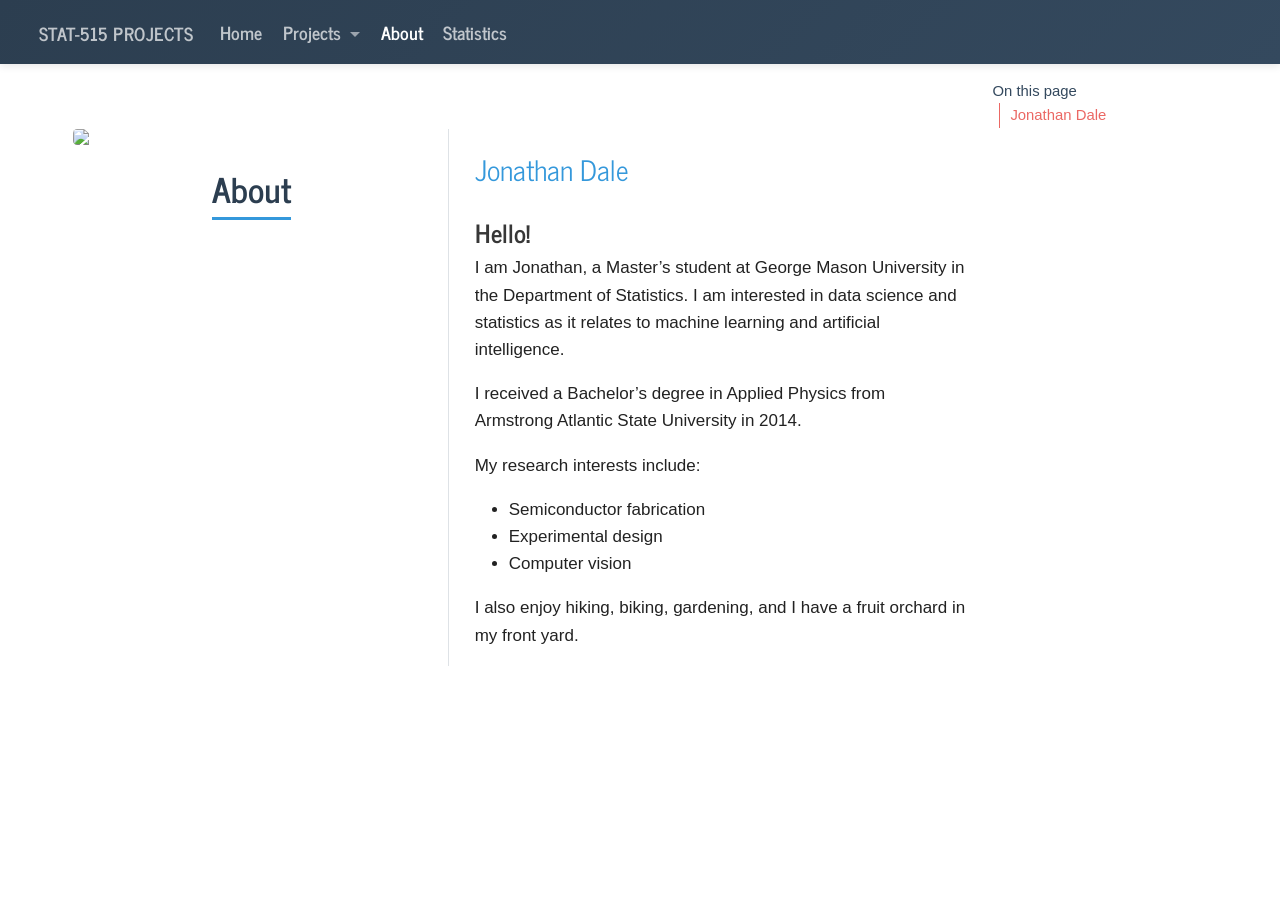
==== docs/about.html @ f2b70d5a "add initial framework of the project site" ====
<!DOCTYPE html>
<html xmlns="http://www.w3.org/1999/xhtml" lang="en" xml:lang="en"><head>

<meta charset="utf-8">
<meta name="generator" content="quarto-1.8.25">

<meta name="viewport" content="width=device-width, initial-scale=1.0, user-scalable=yes">


<title>About – STAT-515 Projects</title>
<style>
code{white-space: pre-wrap;}
span.smallcaps{font-variant: small-caps;}
div.columns{display: flex; gap: min(4vw, 1.5em);}
div.column{flex: auto; overflow-x: auto;}
div.hanging-indent{margin-left: 1.5em; text-indent: -1.5em;}
ul.task-list{list-style: none;}
ul.task-list li input[type="checkbox"] {
  width: 0.8em;
  margin: 0 0.8em 0.2em -1em; /* quarto-specific, see https://github.com/quarto-dev/quarto-cli/issues/4556 */ 
  vertical-align: middle;
}
</style>


<script src="site_libs/quarto-nav/quarto-nav.js"></script>
<script src="site_libs/quarto-nav/headroom.min.js"></script>
<script src="site_libs/clipboard/clipboard.min.js"></script>
<script src="site_libs/quarto-search/autocomplete.umd.js"></script>
<script src="site_libs/quarto-search/fuse.min.js"></script>
<script src="site_libs/quarto-search/quarto-search.js"></script>
<meta name="quarto:offset" content="./">
<script src="site_libs/quarto-html/quarto.js" type="module"></script>
<script src="site_libs/quarto-html/tabsets/tabsets.js" type="module"></script>
<script src="site_libs/quarto-html/axe/axe-check.js" type="module"></script>
<script src="site_libs/quarto-html/popper.min.js"></script>
<script src="site_libs/quarto-html/tippy.umd.min.js"></script>
<link href="site_libs/quarto-html/tippy.css" rel="stylesheet">
<link href="site_libs/quarto-html/quarto-syntax-highlighting-7b89279ff1a6dce999919e0e67d4d9ec.css" rel="stylesheet" id="quarto-text-highlighting-styles">
<script src="site_libs/bootstrap/bootstrap.min.js"></script>
<link href="site_libs/bootstrap/bootstrap-icons.css" rel="stylesheet">
<link href="site_libs/bootstrap/bootstrap-5348f60334dd04cbc36623d8010fff4a.min.css" rel="stylesheet" append-hash="true" id="quarto-bootstrap" data-mode="light">
<script id="quarto-search-options" type="application/json">{
  "location": "navbar",
  "copy-button": false,
  "collapse-after": 3,
  "panel-placement": "end",
  "type": "overlay",
  "limit": 50,
  "keyboard-shortcut": [
    "f",
    "/",
    "s"
  ],
  "show-item-context": false,
  "language": {
    "search-no-results-text": "No results",
    "search-matching-documents-text": "matching documents",
    "search-copy-link-title": "Copy link to search",
    "search-hide-matches-text": "Hide additional matches",
    "search-more-match-text": "more match in this document",
    "search-more-matches-text": "more matches in this document",
    "search-clear-button-title": "Clear",
    "search-text-placeholder": "",
    "search-detached-cancel-button-title": "Cancel",
    "search-submit-button-title": "Submit",
    "search-label": "Search"
  }
}</script>


<link rel="stylesheet" href="styles.css">
</head>

<body class="nav-fixed quarto-light">

<div id="quarto-search-results"></div>
  <header id="quarto-header" class="headroom fixed-top">
    <nav class="navbar navbar-expand-lg " data-bs-theme="dark">
      <div class="navbar-container container-fluid">
      <div class="navbar-brand-container mx-auto">
    <a href="./index.html" class="navbar-brand navbar-brand-logo">
    <img src="./logo.png" alt="" class="navbar-logo light-content">
    <img src="./logo.png" alt="" class="navbar-logo dark-content">
    </a>
    <a class="navbar-brand" href="./index.html">
    <span class="navbar-title">STAT-515 Projects</span>
    </a>
  </div>
            <div id="quarto-search" class="" title="Search"></div>
          <button class="navbar-toggler" type="button" data-bs-toggle="collapse" data-bs-target="#navbarCollapse" aria-controls="navbarCollapse" role="menu" aria-expanded="false" aria-label="Toggle navigation" onclick="if (window.quartoToggleHeadroom) { window.quartoToggleHeadroom(); }">
  <span class="navbar-toggler-icon"></span>
</button>
          <div class="collapse navbar-collapse" id="navbarCollapse">
            <ul class="navbar-nav navbar-nav-scroll me-auto">
  <li class="nav-item">
    <a class="nav-link" href="./index.html"> 
<span class="menu-text">Home</span></a>
  </li>  
  <li class="nav-item dropdown ">
    <a class="nav-link dropdown-toggle" href="#" id="nav-menu-projects" role="link" data-bs-toggle="dropdown" aria-expanded="false">
 <span class="menu-text">Projects</span>
    </a>
    <ul class="dropdown-menu" aria-labelledby="nav-menu-projects">    
        <li>
    <a class="dropdown-item" href="./projects/gold-reserves.html">
 <span class="dropdown-text">Gold Reserves (ggplot2 Redesign)</span></a>
  </li>  
    </ul>
  </li>
  <li class="nav-item">
    <a class="nav-link active" href="./about.html" aria-current="page"> 
<span class="menu-text">About</span></a>
  </li>  
  <li class="nav-item">
    <a class="nav-link" href="./stat-515.html"> 
<span class="menu-text">Statistics</span></a>
  </li>  
</ul>
          </div> <!-- /navcollapse -->
            <div class="quarto-navbar-tools">
</div>
      </div> <!-- /container-fluid -->
    </nav>
</header>
<!-- content -->
<div id="quarto-content" class="quarto-container page-columns page-rows-contents page-layout-full page-navbar">
<!-- sidebar -->
<!-- margin-sidebar -->
    <div id="quarto-margin-sidebar" class="sidebar margin-sidebar">
        <nav id="TOC" role="doc-toc" class="toc-active">
    <h2 id="toc-title">On this page</h2>
   
  <ul>
  <li><a href="#jonathan-dale" id="toc-jonathan-dale" class="nav-link active" data-scroll-target="#jonathan-dale">Jonathan Dale</a>
  <ul class="collapse">
  <li><a href="#hello" id="toc-hello" class="nav-link" data-scroll-target="#hello">Hello!</a></li>
  </ul></li>
  </ul>
</nav>
    </div>
<!-- main -->
<main class="content column-page-left" id="quarto-document-content">




<div class="quarto-about-trestles column-page-left">
  <div class="about-entity">
    <img src="https://avatars.githubusercontent.com/u/47530196?v=4&amp;size=250" class="about-image
  rounded " style="width: 100%;">
<header id="title-block-header" class="quarto-title-block default">
<div class="quarto-title">
<h1 class="title">About</h1>
</div>
<div class="quarto-title-meta column-page-left">
  </div>
</header>
  </div>
  <div class="about-contents"><div id="hero-heading">
<section id="jonathan-dale" class="level2">
<h2 data-anchor-id="jonathan-dale"><a href="https://github.com/jonathan-dale">Jonathan Dale</a></h2>
<section id="hello" class="level3">
<h3 data-anchor-id="hello">Hello!</h3>
<p>I am Jonathan, a Master’s student at George Mason University in the Department of Statistics. I am interested in data science and statistics as it relates to machine learning and artificial intelligence.</p>
<p>I received a Bachelor’s degree in Applied Physics from Armstrong Atlantic State University in 2014.</p>
<p>My research interests include:</p>
<ul>
<li>Semiconductor fabrication</li>
<li>Experimental design</li>
<li>Computer vision</li>
</ul>
<p>I also enjoy hiking, biking, gardening, and I have a fruit orchard in my front yard.</p>


</section>
</section>
</div></div>
</div>


</main> <!-- /main -->
<script id="quarto-html-after-body" type="application/javascript">
  window.document.addEventListener("DOMContentLoaded", function (event) {
    const isCodeAnnotation = (el) => {
      for (const clz of el.classList) {
        if (clz.startsWith('code-annotation-')) {                     
          return true;
        }
      }
      return false;
    }
    const onCopySuccess = function(e) {
      // button target
      const button = e.trigger;
      // don't keep focus
      button.blur();
      // flash "checked"
      button.classList.add('code-copy-button-checked');
      var currentTitle = button.getAttribute("title");
      button.setAttribute("title", "Copied!");
      let tooltip;
      if (window.bootstrap) {
        button.setAttribute("data-bs-toggle", "tooltip");
        button.setAttribute("data-bs-placement", "left");
        button.setAttribute("data-bs-title", "Copied!");
        tooltip = new bootstrap.Tooltip(button, 
          { trigger: "manual", 
            customClass: "code-copy-button-tooltip",
            offset: [0, -8]});
        tooltip.show();    
      }
      setTimeout(function() {
        if (tooltip) {
          tooltip.hide();
          button.removeAttribute("data-bs-title");
          button.removeAttribute("data-bs-toggle");
          button.removeAttribute("data-bs-placement");
        }
        button.setAttribute("title", currentTitle);
        button.classList.remove('code-copy-button-checked');
      }, 1000);
      // clear code selection
      e.clearSelection();
    }
    const getTextToCopy = function(trigger) {
      const outerScaffold = trigger.parentElement.cloneNode(true);
      const codeEl = outerScaffold.querySelector('code');
      for (const childEl of codeEl.children) {
        if (isCodeAnnotation(childEl)) {
          childEl.remove();
        }
      }
      return codeEl.innerText;
    }
    const clipboard = new window.ClipboardJS('.code-copy-button:not([data-in-quarto-modal])', {
      text: getTextToCopy
    });
    clipboard.on('success', onCopySuccess);
    if (window.document.getElementById('quarto-embedded-source-code-modal')) {
      const clipboardModal = new window.ClipboardJS('.code-copy-button[data-in-quarto-modal]', {
        text: getTextToCopy,
        container: window.document.getElementById('quarto-embedded-source-code-modal')
      });
      clipboardModal.on('success', onCopySuccess);
    }
      var localhostRegex = new RegExp(/^(?:http|https):\/\/localhost\:?[0-9]*\//);
      var mailtoRegex = new RegExp(/^mailto:/);
        var filterRegex = new RegExp('/' + window.location.host + '/');
      var isInternal = (href) => {
          return filterRegex.test(href) || localhostRegex.test(href) || mailtoRegex.test(href);
      }
      // Inspect non-navigation links and adorn them if external
     var links = window.document.querySelectorAll('a[href]:not(.nav-link):not(.navbar-brand):not(.toc-action):not(.sidebar-link):not(.sidebar-item-toggle):not(.pagination-link):not(.no-external):not([aria-hidden]):not(.dropdown-item):not(.quarto-navigation-tool):not(.about-link)');
      for (var i=0; i<links.length; i++) {
        const link = links[i];
        if (!isInternal(link.href)) {
          // undo the damage that might have been done by quarto-nav.js in the case of
          // links that we want to consider external
          if (link.dataset.originalHref !== undefined) {
            link.href = link.dataset.originalHref;
          }
        }
      }
    function tippyHover(el, contentFn, onTriggerFn, onUntriggerFn) {
      const config = {
        allowHTML: true,
        maxWidth: 500,
        delay: 100,
        arrow: false,
        appendTo: function(el) {
            return el.parentElement;
        },
        interactive: true,
        interactiveBorder: 10,
        theme: 'quarto',
        placement: 'bottom-start',
      };
      if (contentFn) {
        config.content = contentFn;
      }
      if (onTriggerFn) {
        config.onTrigger = onTriggerFn;
      }
      if (onUntriggerFn) {
        config.onUntrigger = onUntriggerFn;
      }
      window.tippy(el, config); 
    }
    const noterefs = window.document.querySelectorAll('a[role="doc-noteref"]');
    for (var i=0; i<noterefs.length; i++) {
      const ref = noterefs[i];
      tippyHover(ref, function() {
        // use id or data attribute instead here
        let href = ref.getAttribute('data-footnote-href') || ref.getAttribute('href');
        try { href = new URL(href).hash; } catch {}
        const id = href.replace(/^#\/?/, "");
        const note = window.document.getElementById(id);
        if (note) {
          return note.innerHTML;
        } else {
          return "";
        }
      });
    }
    const xrefs = window.document.querySelectorAll('a.quarto-xref');
    const processXRef = (id, note) => {
      // Strip column container classes
      const stripColumnClz = (el) => {
        el.classList.remove("page-full", "page-columns");
        if (el.children) {
          for (const child of el.children) {
            stripColumnClz(child);
          }
        }
      }
      stripColumnClz(note)
      if (id === null || id.startsWith('sec-')) {
        // Special case sections, only their first couple elements
        const container = document.createElement("div");
        if (note.children && note.children.length > 2) {
          container.appendChild(note.children[0].cloneNode(true));
          for (let i = 1; i < note.children.length; i++) {
            const child = note.children[i];
            if (child.tagName === "P" && child.innerText === "") {
              continue;
            } else {
              container.appendChild(child.cloneNode(true));
              break;
            }
          }
          if (window.Quarto?.typesetMath) {
            window.Quarto.typesetMath(container);
          }
          return container.innerHTML
        } else {
          if (window.Quarto?.typesetMath) {
            window.Quarto.typesetMath(note);
          }
          return note.innerHTML;
        }
      } else {
        // Remove any anchor links if they are present
        const anchorLink = note.querySelector('a.anchorjs-link');
        if (anchorLink) {
          anchorLink.remove();
        }
        if (window.Quarto?.typesetMath) {
          window.Quarto.typesetMath(note);
        }
        if (note.classList.contains("callout")) {
          return note.outerHTML;
        } else {
          return note.innerHTML;
        }
      }
    }
    for (var i=0; i<xrefs.length; i++) {
      const xref = xrefs[i];
      tippyHover(xref, undefined, function(instance) {
        instance.disable();
        let url = xref.getAttribute('href');
        let hash = undefined; 
        if (url.startsWith('#')) {
          hash = url;
        } else {
          try { hash = new URL(url).hash; } catch {}
        }
        if (hash) {
          const id = hash.replace(/^#\/?/, "");
          const note = window.document.getElementById(id);
          if (note !== null) {
            try {
              const html = processXRef(id, note.cloneNode(true));
              instance.setContent(html);
            } finally {
              instance.enable();
              instance.show();
            }
          } else {
            // See if we can fetch this
            fetch(url.split('#')[0])
            .then(res => res.text())
            .then(html => {
              const parser = new DOMParser();
              const htmlDoc = parser.parseFromString(html, "text/html");
              const note = htmlDoc.getElementById(id);
              if (note !== null) {
                const html = processXRef(id, note);
                instance.setContent(html);
              } 
            }).finally(() => {
              instance.enable();
              instance.show();
            });
          }
        } else {
          // See if we can fetch a full url (with no hash to target)
          // This is a special case and we should probably do some content thinning / targeting
          fetch(url)
          .then(res => res.text())
          .then(html => {
            const parser = new DOMParser();
            const htmlDoc = parser.parseFromString(html, "text/html");
            const note = htmlDoc.querySelector('main.content');
            if (note !== null) {
              // This should only happen for chapter cross references
              // (since there is no id in the URL)
              // remove the first header
              if (note.children.length > 0 && note.children[0].tagName === "HEADER") {
                note.children[0].remove();
              }
              const html = processXRef(null, note);
              instance.setContent(html);
            } 
          }).finally(() => {
            instance.enable();
            instance.show();
          });
        }
      }, function(instance) {
      });
    }
        let selectedAnnoteEl;
        const selectorForAnnotation = ( cell, annotation) => {
          let cellAttr = 'data-code-cell="' + cell + '"';
          let lineAttr = 'data-code-annotation="' +  annotation + '"';
          const selector = 'span[' + cellAttr + '][' + lineAttr + ']';
          return selector;
        }
        const selectCodeLines = (annoteEl) => {
          const doc = window.document;
          const targetCell = annoteEl.getAttribute("data-target-cell");
          const targetAnnotation = annoteEl.getAttribute("data-target-annotation");
          const annoteSpan = window.document.querySelector(selectorForAnnotation(targetCell, targetAnnotation));
          const lines = annoteSpan.getAttribute("data-code-lines").split(",");
          const lineIds = lines.map((line) => {
            return targetCell + "-" + line;
          })
          let top = null;
          let height = null;
          let parent = null;
          if (lineIds.length > 0) {
              //compute the position of the single el (top and bottom and make a div)
              const el = window.document.getElementById(lineIds[0]);
              top = el.offsetTop;
              height = el.offsetHeight;
              parent = el.parentElement.parentElement;
            if (lineIds.length > 1) {
              const lastEl = window.document.getElementById(lineIds[lineIds.length - 1]);
              const bottom = lastEl.offsetTop + lastEl.offsetHeight;
              height = bottom - top;
            }
            if (top !== null && height !== null && parent !== null) {
              // cook up a div (if necessary) and position it 
              let div = window.document.getElementById("code-annotation-line-highlight");
              if (div === null) {
                div = window.document.createElement("div");
                div.setAttribute("id", "code-annotation-line-highlight");
                div.style.position = 'absolute';
                parent.appendChild(div);
              }
              div.style.top = top - 2 + "px";
              div.style.height = height + 4 + "px";
              div.style.left = 0;
              let gutterDiv = window.document.getElementById("code-annotation-line-highlight-gutter");
              if (gutterDiv === null) {
                gutterDiv = window.document.createElement("div");
                gutterDiv.setAttribute("id", "code-annotation-line-highlight-gutter");
                gutterDiv.style.position = 'absolute';
                const codeCell = window.document.getElementById(targetCell);
                const gutter = codeCell.querySelector('.code-annotation-gutter');
                gutter.appendChild(gutterDiv);
              }
              gutterDiv.style.top = top - 2 + "px";
              gutterDiv.style.height = height + 4 + "px";
            }
            selectedAnnoteEl = annoteEl;
          }
        };
        const unselectCodeLines = () => {
          const elementsIds = ["code-annotation-line-highlight", "code-annotation-line-highlight-gutter"];
          elementsIds.forEach((elId) => {
            const div = window.document.getElementById(elId);
            if (div) {
              div.remove();
            }
          });
          selectedAnnoteEl = undefined;
        };
          // Handle positioning of the toggle
      window.addEventListener(
        "resize",
        throttle(() => {
          elRect = undefined;
          if (selectedAnnoteEl) {
            selectCodeLines(selectedAnnoteEl);
          }
        }, 10)
      );
      function throttle(fn, ms) {
      let throttle = false;
      let timer;
        return (...args) => {
          if(!throttle) { // first call gets through
              fn.apply(this, args);
              throttle = true;
          } else { // all the others get throttled
              if(timer) clearTimeout(timer); // cancel #2
              timer = setTimeout(() => {
                fn.apply(this, args);
                timer = throttle = false;
              }, ms);
          }
        };
      }
        // Attach click handler to the DT
        const annoteDls = window.document.querySelectorAll('dt[data-target-cell]');
        for (const annoteDlNode of annoteDls) {
          annoteDlNode.addEventListener('click', (event) => {
            const clickedEl = event.target;
            if (clickedEl !== selectedAnnoteEl) {
              unselectCodeLines();
              const activeEl = window.document.querySelector('dt[data-target-cell].code-annotation-active');
              if (activeEl) {
                activeEl.classList.remove('code-annotation-active');
              }
              selectCodeLines(clickedEl);
              clickedEl.classList.add('code-annotation-active');
            } else {
              // Unselect the line
              unselectCodeLines();
              clickedEl.classList.remove('code-annotation-active');
            }
          });
        }
    const findCites = (el) => {
      const parentEl = el.parentElement;
      if (parentEl) {
        const cites = parentEl.dataset.cites;
        if (cites) {
          return {
            el,
            cites: cites.split(' ')
          };
        } else {
          return findCites(el.parentElement)
        }
      } else {
        return undefined;
      }
    };
    var bibliorefs = window.document.querySelectorAll('a[role="doc-biblioref"]');
    for (var i=0; i<bibliorefs.length; i++) {
      const ref = bibliorefs[i];
      const citeInfo = findCites(ref);
      if (citeInfo) {
        tippyHover(citeInfo.el, function() {
          var popup = window.document.createElement('div');
          citeInfo.cites.forEach(function(cite) {
            var citeDiv = window.document.createElement('div');
            citeDiv.classList.add('hanging-indent');
            citeDiv.classList.add('csl-entry');
            var biblioDiv = window.document.getElementById('ref-' + cite);
            if (biblioDiv) {
              citeDiv.innerHTML = biblioDiv.innerHTML;
            }
            popup.appendChild(citeDiv);
          });
          return popup.innerHTML;
        });
      }
    }
  });
  </script>
</div> <!-- /content -->




</body></html>
---- docs/styles.css ----
/* Custom Theme for STAT-515 */

:root {
  --primary-color: #2c3e50;
  --secondary-color: #3498db;
  --accent-color: #e74c3c;
}

body {
  font-family: 'Segoe UI', Tahoma, Geneva, Verdana, sans-serif;
  line-height: 1.6;
}

/* Navbar styling */
.navbar {
  background: linear-gradient(135deg, #2c3e50 0%, #34495e 100%);
  box-shadow: 0 2px 8px rgba(0, 0, 0, 0.1);
}

.navbar-title {
  font-weight: 600;
  letter-spacing: 0.5px;
}

/* Main content area */
main {
  max-width: 900px;
  margin: 0 auto;
}

h1 {
  color: #2c3e50;
  border-bottom: 3px solid #3498db;
  padding-bottom: 10px;
  margin-bottom: 30px;
}

h2 {
  color: #34495e;
  margin-top: 25px;
}

/* Card-like styling for sections */
.card {
  background: #f8f9fa;
  border-left: 4px solid #3498db;
  padding: 15px 20px;
  margin: 20px 0;
  border-radius: 4px;
}

/* Link styling */
a {
  color: #3498db;
  text-decoration: none;
  transition: color 0.3s ease;
}

a:hover {
  color: #e74c3c;
  text-decoration: underline;
}

/* Footer */
footer {
  background: #2c3e50;
  color: white;
  padding: 20px;
  margin-top: 40px;
  text-align: center;
}
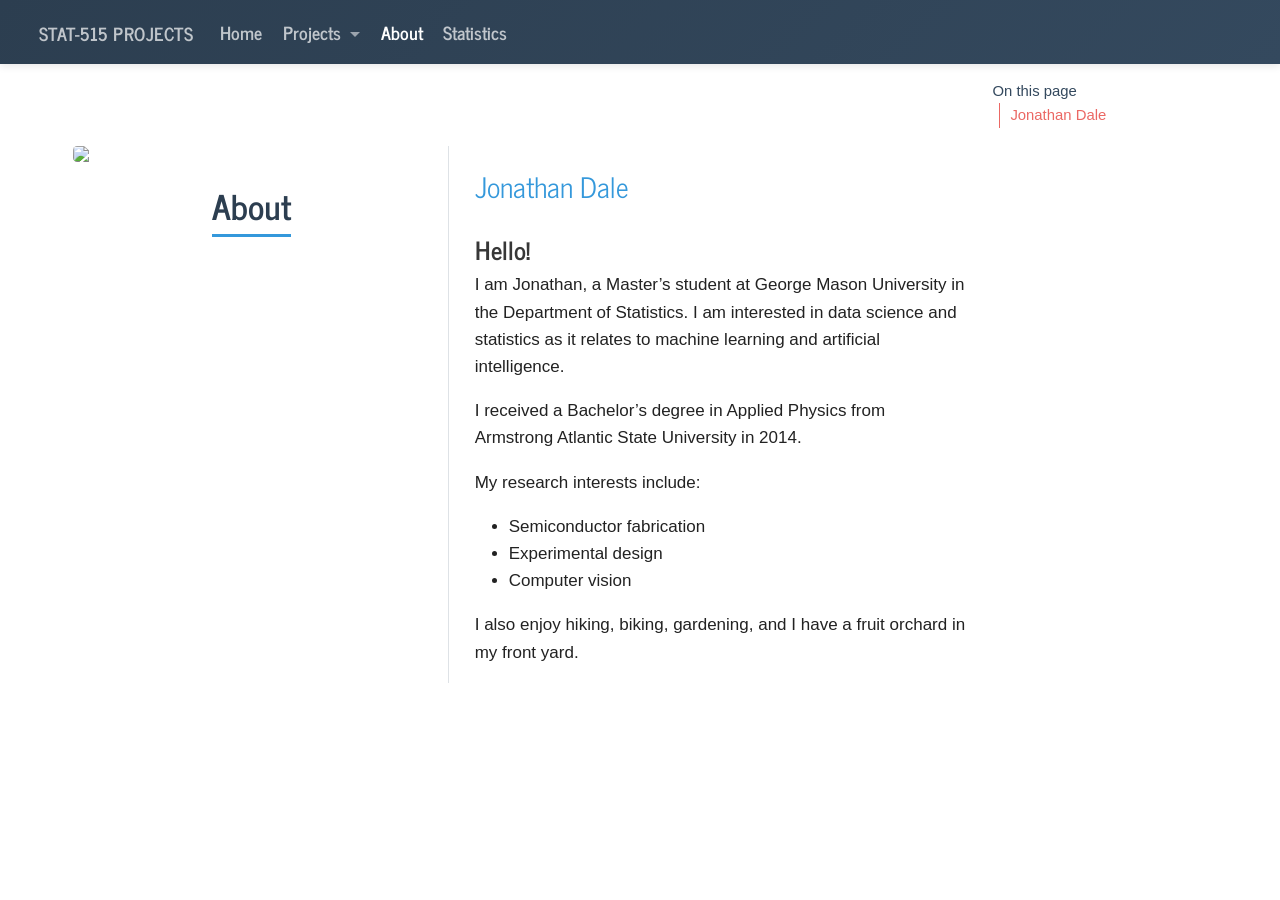
==== commit c6598180: "include project for code review, wip" ====
--- a/docs/about.html
+++ b/docs/about.html
@@ -104,7 +104,15 @@
     <ul class="dropdown-menu" aria-labelledby="nav-menu-projects">    
         <li>
     <a class="dropdown-item" href="./projects/gold-reserves.html">
- <span class="dropdown-text">Gold Reserves (ggplot2 Redesign)</span></a>
+ <span class="dropdown-text">Midterm Redesign Gold Reserves</span></a>
+  </li>  
+        <li>
+    <a class="dropdown-item" href="./projects/gold-reserves-code.html">
+ <span class="dropdown-text">Midterm Redesign Code Overview</span></a>
+  </li>  
+        <li>
+    <a class="dropdown-item" href="./projects/instructions.html">
+ <span class="dropdown-text">new project instructions</span></a>
   </li>  
     </ul>
   </li>
--- a/docs/styles.css
+++ b/docs/styles.css
@@ -23,9 +23,9 @@
 }
 
 /* Main content area */
-main {
+main.content {
   max-width: 900px;
-  margin: 0 auto;
+  width: 100%;
 }
 
 h1 {
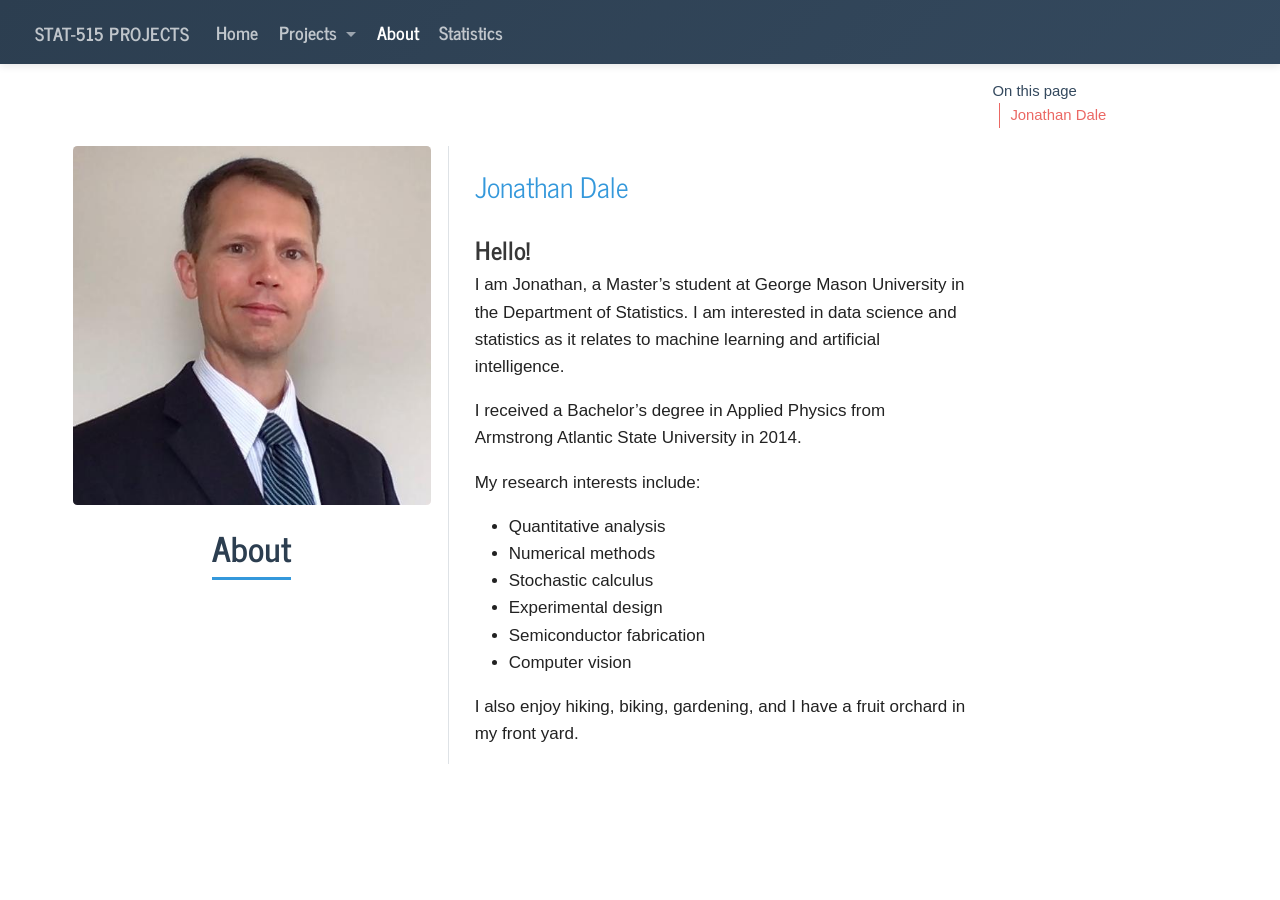
==== commit d7bee168: "include files" ====
--- a/docs/about.html
+++ b/docs/about.html
@@ -80,8 +80,6 @@
       <div class="navbar-container container-fluid">
       <div class="navbar-brand-container mx-auto">
     <a href="./index.html" class="navbar-brand navbar-brand-logo">
-    <img src="./logo.png" alt="" class="navbar-logo light-content">
-    <img src="./logo.png" alt="" class="navbar-logo dark-content">
     </a>
     <a class="navbar-brand" href="./index.html">
     <span class="navbar-title">STAT-515 Projects</span>
@@ -109,6 +107,10 @@
         <li>
     <a class="dropdown-item" href="./projects/gold-reserves-code.html">
  <span class="dropdown-text">Midterm Redesign Code Overview</span></a>
+  </li>  
+        <li>
+    <a class="dropdown-item" href="./projects/image-selection.html">
+ <span class="dropdown-text">Mit Project Image Selection</span></a>
   </li>  
         <li>
     <a class="dropdown-item" href="./projects/instructions.html">
@@ -155,7 +157,7 @@
 
 <div class="quarto-about-trestles column-page-left">
   <div class="about-entity">
-    <img src="https://avatars.githubusercontent.com/u/47530196?v=4&amp;size=250" class="about-image
+    <img src="images/Pro-Pic-8-9-21.jpg" class="about-image
   rounded " style="width: 100%;">
 <header id="title-block-header" class="quarto-title-block default">
 <div class="quarto-title">
@@ -174,8 +176,11 @@
 <p>I received a Bachelor’s degree in Applied Physics from Armstrong Atlantic State University in 2014.</p>
 <p>My research interests include:</p>
 <ul>
+<li>Quantitative analysis</li>
+<li>Numerical methods</li>
+<li>Stochastic calculus</li>
+<li>Experimental design</li>
 <li>Semiconductor fabrication</li>
-<li>Experimental design</li>
 <li>Computer vision</li>
 </ul>
 <p>I also enjoy hiking, biking, gardening, and I have a fruit orchard in my front yard.</p>
--- a/docs/styles.css
+++ b/docs/styles.css
@@ -69,3 +69,13 @@
   margin-top: 40px;
   text-align: center;
 }
+
+/* Note text */
+.note-text {
+  color: #555;          /* grey text */
+  background-color: #f7f7f7;
+  padding: 0.75rem 1rem;
+  border-left: 4px solid #ccc;
+  border-radius: 4px;
+  margin-top: 0.5rem;
+}
